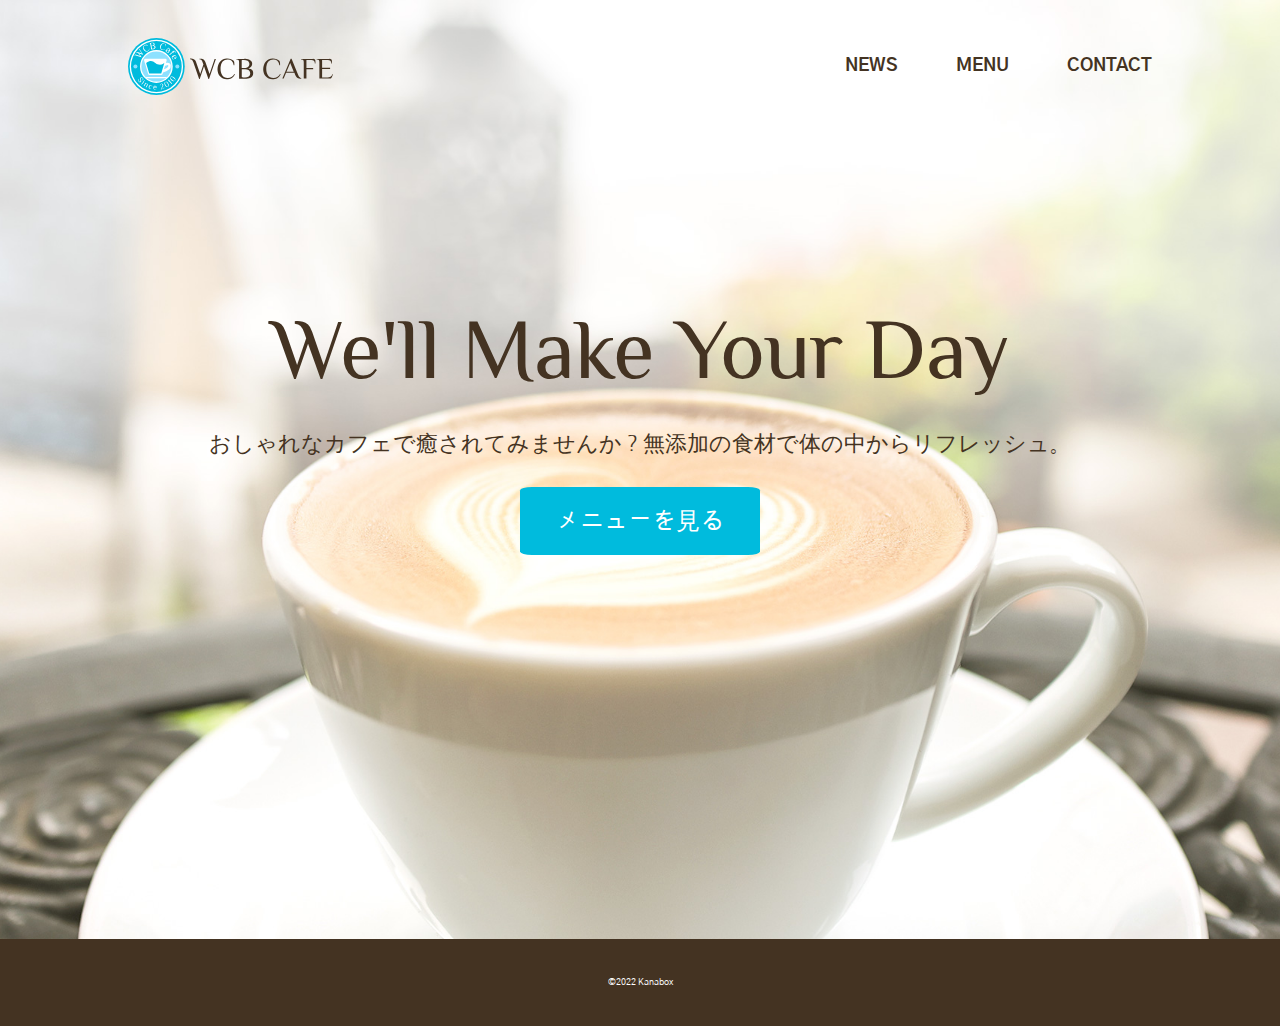
==== index.html @ 8a721869 "Add files via upload" ====
<!DOCTYPE html>
<html lang="ja">
<head>
    <meta charset="UTF-8">
    <meta http-equiv="X-UA-Compatible" content="IE=edge">
    <meta name="viewport" content="width=device-width, initial-scale=1.0">
    <link rel="preconnect" href="https://fonts.googleapis.com">
    <link rel="preconnect" href="https://fonts.gstatic.com" crossorigin>
    <link href="https://fonts.googleapis.com/css2?family=Gothic+A1:wght@100;200;300;400&family=Nanum+Gothic:wght@400;700;800&family=Philosopher:ital,wght@0,400;0,700;1,400;1,700&display=swap" rel="stylesheet">
    <link rel="stylesheet" href="style.css">
    <link rel="icon" href="img/favicon.png">
    <title>WCB Cafe</title>
</head>
<body>
    <header>
        <h1><a href="#top"><img src="img/logo.svg" alt="logo"></a></h1>
        <nav>
            <ul>
                <li><a href="#news">NEWS</a></li>
                <li><a href="#menu">MENU</a></li>
                <li><a href="#contact">CONTACT</a></li>
            </ul>
        </nav>
    </header>
    <main>
        <h2>We'll Make Your Day</h2>
        <p>おしゃれなカフェで癒されてみませんか？無添加の食材で体の中からリフレッシュ。</p>
        <button onclick="location.href='#menu'" type="button">メニューを見る</button>
    </main>
    <footer>
        <p>&copy;2022 Kanabox</p>
    </footer>
</body>
---- style.css ----
@charset "UTF-8";

/*共通*/
* {
    margin: 0;
    padding: 0;
    /* border: 1px solid black; */
    font-size: 75.5%;
    text-align: center;
}

body {
    font-family: 'Gothic A1', sans-serif;
    color: #443322;
    background: url(img/main-bg02.jpg) top center / cover no-repeat; 
}

img {
    width: 100%;
}

li {
    list-style: none;
}

a {
    text-decoration: none;
    color: #443322;
}

header {
    padding: 3% 15% 20%;
}

h1 {
    width: 70%;
    margin: 0 auto;
    margin-bottom: 10%;
    line-height: 0;
}

h1 img {
    width: 100%;
}

h1 a {
    display: block;
}

header ul {
    display: flex;
    justify-content: space-between;
}

header ul a {
    font-size: 1rem;
    font-weight: bold;
}

main {
    margin-bottom: 30%;
    
}

main h2 {
    padding: 0 10%;
    font-family: 'Philosopher', sans-serif;
    font-size: 2.5rem;
    font-weight: lighter;
    line-height: 1.5;
    margin-bottom: 5%;
   
}

main p {
    font-family: 'Nanum Gothic', sans-serif;
    font-weight: 300;
    font-size: 1.3rem;
    margin-bottom: 7%;
    line-height: 1.5;
    padding: 0 5%;
}

button {
    font-family: 'Gothic A1', sans-serif;
    color: white;
    background-color: #00bbdd;
    font-size: 1.3rem;
    padding: 3% 8%;
    border: none;
    border-radius: 5%;
    cursor: pointer;
}

/*共通*/

footer {
    background-color: #443322;
    color: white;
    font-size: 0.3rem;
    padding: 3%;
    
}

/*PC*/
@media screen and (min-width: 1025px) {
    body {
        background: url(img/main-bg.jpg) top center / cover no-repeat;
    }
   
    header {
        padding: 3% 10% 15%;
        display: flex;
        justify-content: space-between;
        align-items: center;
    }
    
    h1 {
        width: 20%;
        margin: 0;
    }
    
    header nav {
        width: 30%;
    }
    
    header ul a {
        font-size: 1.5rem;
    }
    
    main {
        padding: 0 15%;
    }
    
    main h2 {
        padding: 0;
        font-size: 7rem;
        margin-bottom: 1.5%;
    }
    
    main p {
        font-family: 'Nanum Gothic', sans-serif;
        font-size: 1.8rem;
        padding: 0;
        margin-bottom: 3%;
    }
    
    button {
        font-size: 2rem;
        padding: 2% 4%;
    }
    
    /*共通*/
    
    footer {
        font-size: 1rem; 
    }
}
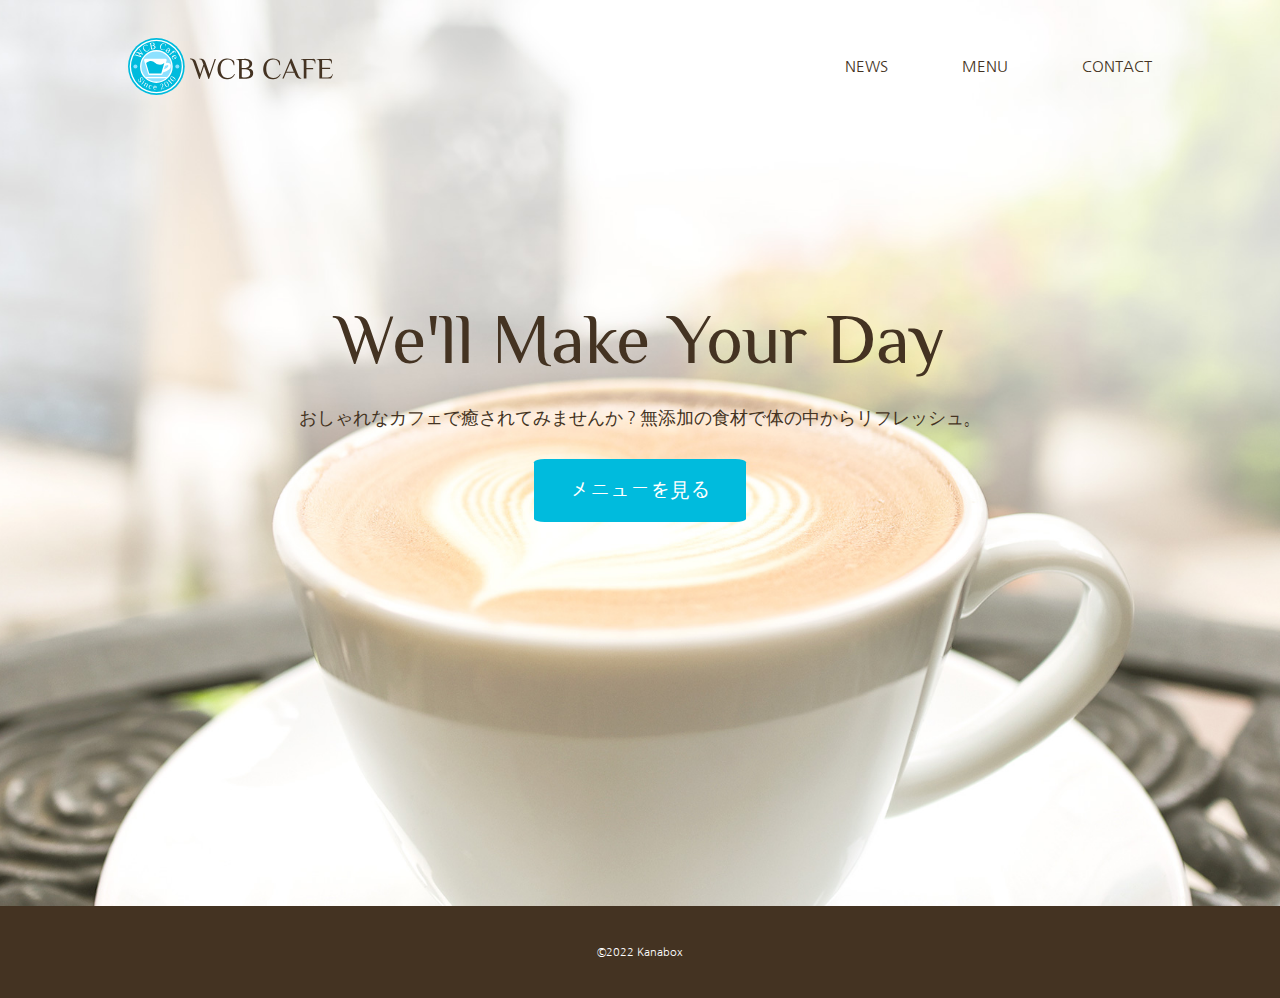
==== commit ebfb34f9: "Add files via upload" ====
--- a/index.html
+++ b/index.html
@@ -12,22 +12,25 @@
     <title>WCB Cafe</title>
 </head>
 <body>
-    <header>
-        <h1><a href="#top"><img src="img/logo.svg" alt="logo"></a></h1>
-        <nav>
-            <ul>
-                <li><a href="#news">NEWS</a></li>
-                <li><a href="#menu">MENU</a></li>
-                <li><a href="#contact">CONTACT</a></li>
-            </ul>
-        </nav>
-    </header>
-    <main>
-        <h2>We'll Make Your Day</h2>
-        <p>おしゃれなカフェで癒されてみませんか？無添加の食材で体の中からリフレッシュ。</p>
-        <button onclick="location.href='#menu'" type="button">メニューを見る</button>
-    </main>
-    <footer>
-        <p>&copy;2022 Kanabox</p>
-    </footer>
+    <div id="home" class="wrapper">
+        <header>
+            
+            <h1><a href="index.html"><img src="img/logo.svg" alt="logo"></a></h1>
+            <nav>
+                <ul>
+                    <li><a href="news.html">NEWS</a></li>
+                    <li><a href="menu.html">MENU</a></li>
+                    <li><a href="contact.html">CONTACT</a></li>
+                </ul>
+            </nav>
+        </header>
+        <main>
+            <h2>We'll Make Your Day</h2>
+            <p>おしゃれなカフェで癒されてみませんか？無添加の食材で体の中からリフレッシュ。</p>
+            <button onclick="location.href='menu.html'" type="button">メニューを見る</button>
+        </main>
+        <footer>
+            <p>&copy;2022 Kanabox</p>
+        </footer>
+    </div>    
 </body>--- a/style.css
+++ b/style.css
@@ -5,14 +5,15 @@
     margin: 0;
     padding: 0;
     /* border: 1px solid black; */
-    font-size: 75.5%;
+    font-size: 62.5%;
     text-align: center;
 }
 
 body {
-    font-family: 'Gothic A1', sans-serif;
+    font-family: 'Nanum Gothic', sans-serif;
+    font-weight: 300;
     color: #443322;
-    background: url(img/main-bg02.jpg) top center / cover no-repeat; 
+    
 }
 
 img {
@@ -27,6 +28,7 @@
     text-decoration: none;
     color: #443322;
 }
+
 
 header {
     padding: 3% 15% 20%;
@@ -53,26 +55,43 @@
 }
 
 header ul a {
-    font-size: 1rem;
-    font-weight: bold;
-}
-
-main {
-    margin-bottom: 30%;
-    
-}
-
-main h2 {
+    font-size: 1.7rem;
+}
+
+footer {
+    background-color: #443322;
+    color: white;
+    font-size: 0.3rem;
+    padding: 3%;
+    
+}
+
+/* #home */
+
+#home {
+    background: url(img/main-bg02.jpg) top center / cover no-repeat; 
+}
+
+#home main {
+    padding-bottom: 30%;
+}
+
+#home .wrapper {
+    height: 100vh;
+    
+}
+
+#home main h2 {
     padding: 0 10%;
     font-family: 'Philosopher', sans-serif;
-    font-size: 2.5rem;
+    font-size: 4rem;
     font-weight: lighter;
     line-height: 1.5;
     margin-bottom: 5%;
    
 }
 
-main p {
+#home main p {
     font-family: 'Nanum Gothic', sans-serif;
     font-weight: 300;
     font-size: 1.3rem;
@@ -81,7 +100,7 @@
     padding: 0 5%;
 }
 
-button {
+#home button {
     font-family: 'Gothic A1', sans-serif;
     color: white;
     background-color: #00bbdd;
@@ -92,67 +111,589 @@
     cursor: pointer;
 }
 
-/*共通*/
-
-footer {
-    background-color: #443322;
+
+/* #news #menu #contact 共通部分*/
+
+#news nav,
+#menu nav,
+#contact nav {
+    margin-bottom: 10%;
+}
+
+#news h2,
+#menu h2,
+#contact h2 {
+    font-family: 'Philosopher', sans-serif;
+    font-size: 3rem;
+    font-weight: lighter;
+
+}
+
+#news main,
+#menu main,
+#contact header,
+#contact .wrap {
+    padding: 5% 3% 10%;
+    
+}
+
+/* #news */
+#news header {
+    background: url(img/news-bg.jpg) center center / cover no-repeat;
+}
+
+
+
+#news article,
+#news section {
+    margin-bottom: 8%;
+    text-align: left;
+}
+
+#news article p,
+#news section p {
+    text-align: left;
+}
+
+#news article .box01 {
+    display: flex;
+    justify-content: space-between;
+    margin-bottom: 5%;
+
+}
+
+#news article .box02 {
+    width: 80%;
+    padding-top: 2%;
+}
+
+#news article .box02 h3 {
+    text-align: left;
+    margin-bottom: 5%;
+}
+
+#news article .box02 .category-item {
+    display: flex;
+    
+}
+
+#news article .box02 .category-item .text01 {
+    margin-right: 3%;
+    position: relative;
+}
+
+#news article .box02 .category-item .text01::after {
+    content: ':';
+    display: inline-block;
+    position: absolute;
+    left: 105%;
+}
+
+#news article .date{
+    width: 15vw;
+    height: 15vw;
+    
+    background-color: #00bbdd;
     color: white;
-    font-size: 0.3rem;
-    padding: 3%;
-    
+    border-radius: 50%;
+    display: flex;
+    flex-direction: column;
+    justify-content: center;
+    position: relative;
+}
+
+#news article .date .text01 {
+    font-size: 1rem;
+    position: relative;
+    padding-bottom: 5%;
+    text-align: center;
+    
+}
+
+#news article .date .text02 {
+    font-size: 0.8rem;
+    padding-top: 5%;
+    text-align: center;
+}
+#news article .date::after {
+    content: '';
+    display: block;
+    border-bottom: 0.5px solid white;
+    width: 60%;
+    position: absolute;
+    bottom: 50%;
+    left: 50%;
+    transform: translateX(-50%);
+}
+
+#news article h3 {
+    font-family: 'Noto Serif JP', serif;
+    font-size: 1rem;
+    font-weight: lighter;
+}
+
+#news article .top-wrapper,
+#news article img,
+#news article .paragraph01,
+#news article .paragraph02 {
+    margin-bottom: 5%;
+}
+
+#news section h3,
+#news section li {
+    text-align: left;
+}
+
+#news section li a:hover {
+    color: #00bbdd;
+}
+
+#news section h3 {
+    font-size: 1.3rem;
+    padding-bottom: 1.3%;
+    border-bottom: #00bbdd solid 1px;
+    font-weight: 200;
+    margin-bottom: 1.5%;
+}
+
+#news section li a,
+#news section p {
+    padding: 0 1.5%;
+}
+
+#news section li {
+    padding: 1.3% 0;
+    border-bottom: #d0d0d0 solid 0.5px;
+}
+
+/* #menu */
+#menu h2 {
+    margin-bottom: 7%;
+}
+
+#menu header {
+    background: url(img/menu-bg.jpg) center center / cover no-repeat;
+}
+
+#menu p {
+    font-size: 1rem;
+}
+
+#menu main li {
+    margin-bottom: 7%;
+
+}
+
+#menu main li p {
+    text-align: left;
+}
+
+/* #contact */
+
+#contact {
+    /* background: url(img/contact-bg.jpg) left bottom /  no-repeat; */
+    background-image: url(img/contact-bg.jpg);
+    background-position: center center;
+    min-width: 100vw;
+    min-height: 100vh;
+
+}
+
+#contact header {
+    padding: 3% 15% 0;
+}
+
+#contact h2 {
+    margin-bottom: 5%;
+}
+
+#contact main * {
+    text-align: left;
+
+}
+
+#contact main {
+    padding-bottom: 0;
+}
+
+#contact main p,
+#contact main dt,
+#contact main dd,
+#contact h3 {
+    font-size: 1.6rem;
+}
+
+#contact .big-wrapper {
+    padding-bottom: 0;
+}
+
+#contact form {
+    display: flex;
+    flex-direction: column;
+}
+
+#contact form dt {
+    margin-bottom: 2%;
+}
+
+#contact form dd {
+    margin-bottom: 5%;
+}
+
+#contact form input,
+#contact form textarea {
+    background-color: rgba(255, 255, 255, 0.3);
+    border: white solid 1px;
+    border-radius: 3%;
+    width: 100%;
+}
+
+#contact form input {
+    height: 3rem;
+}
+
+#contact form button {
+    text-align: center;
+    width: 30%;
+    font-family: 'Gothic A1', sans-serif;
+    color: white;
+    background-color: #00bbdd;
+    font-size: 1.3rem;
+    padding: 3% 8%;
+    border: none;
+    border-radius: 5%;
+    cursor: pointer;
+    
+}
+
+#contact .location {
+    margin-bottom: 0;
+}
+
+#contact .sns-wrapper {
+    padding-bottom: 3%;
+    background-color: #FAF7F0;;
+}
+
+#contact h3 {
+    font-size: 2rem;
+    font-weight: lighter;
+    padding-bottom: 2%;
+    border-bottom: #00bbdd solid 2px;
+    margin-bottom: 4%;
+}
+
+#contact .location dl {
+    margin-bottom: 4%;
+}
+
+#contact .item {
+    display: flex;
+
+}
+
+#contact .location dt,
+#contact .location dd {
+    margin-bottom: 2%;
+}
+
+#contact .location dt {
+    margin-right: 1.5rem;
+    position: relative;
+}
+
+#contact .location dt::after {
+    content: ":";
+    display: inline-block;
+    position: absolute;
+    margin: 0 0.5rem;
+
+}
+
+#contact section {
+    margin-bottom: 10%;
+}
+
+#contact .location {
+    background-color: white;
 }
 
 /*PC*/
 @media screen and (min-width: 1025px) {
-    body {
-        background: url(img/main-bg.jpg) top center / cover no-repeat;
-    }
-   
+    /*共通*/
+
     header {
         padding: 3% 10% 15%;
+        
+        
+    }
+
+    header .wrapper{
+        display: flex;
+        justify-content: space-between;
+        align-items: center
+    }
+
+    h1 {
+        line-height: 0;
+        width: 20%;
+        margin: 0;
+    }
+    
+    header nav {
+        width: 30%;
+    }
+    
+    header ul a {
+        font-size: 1.5rem;
+    }
+
+    footer {
+        font-size: 1.8rem; 
+    }
+
+    /* #home */
+    #home {
+        background: url(img/main-bg.jpg) center / cover no-repeat;
+        min-height: 100vh;
+    }
+   
+    #home header {
         display: flex;
         justify-content: space-between;
         align-items: center;
     }
-    
-    h1 {
-        width: 20%;
-        margin: 0;
-    }
-    
-    header nav {
-        width: 30%;
-    }
-    
-    header ul a {
-        font-size: 1.5rem;
-    }
-    
-    main {
+
+    
+    #home main {
         padding: 0 15%;
-    }
-    
-    main h2 {
+        margin-bottom: 30%;
+    }
+    
+    #home main h2 {
         padding: 0;
         font-size: 7rem;
         margin-bottom: 1.5%;
     }
     
-    main p {
+    #home main p {
         font-family: 'Nanum Gothic', sans-serif;
         font-size: 1.8rem;
         padding: 0;
         margin-bottom: 3%;
     }
     
-    button {
+    #home button {
         font-size: 2rem;
         padding: 2% 4%;
     }
     
-    /*共通*/
-    
-    footer {
-        font-size: 1rem; 
-    }
+    /* #news #menu #contact 共通部分*/
+ 
+    #news header,
+    #menu header,
+    #contact header {
+            padding: 3% 10% 5%;
+            
+        }
+
+    #news main,
+    #menu main {
+        padding: 5% 10%;
+    }
+
+    #news header .wrapper,
+    #menu header .wrapper {
+        margin-bottom: 5%;
+    }
+
+    #news nav,
+    #menu nav,
+    #contact nav {
+        margin-bottom: 0;
+    }
+
+    #news h2,
+    #menu h2,
+    #contact h2 {
+        font-size: 10rem;
+    }
+
+    /* news */
+
+    #news main {
+        display: flex;
+        justify-content: space-between;
+    }
+
+    #news article {
+        width: 73%;
+    }
+
+    #news article .box02 .category-item a {
+        font-size: 1.5rem;
+    }
+
+
+    #news aside {
+        width: 25%;
+    }
+
+    #news section {
+        margin-bottom: 20%;
+    }
+
+    #news article .box02 .category-item .text01::after {
+        content: ':';
+        display: inline-block;
+        position: absolute;
+        left: 105%;/*変更？*/
+    }
+
+    #news article .date{
+        width: 10vw;
+        height: 10vw;
+    }
+
+    #news article .date .text01 {
+        font-size: 3rem;
+    }
+
+    #news article .date .text02 {
+        font-size: 2rem;
+    }
+    #news article .date::after {
+        bottom: 45%;
+    }
+
+    #news article h3 {
+        font-size: 2.5rem;
+    }
+
+    #news section h3 {
+        font-size: 2.5rem;
+        padding-bottom: 3%;
+        border-bottom: #00bbdd solid 2px;
+        margin-bottom: 3%;
+    }
+
+    #news section li a,
+    #news section p {
+        padding: 0 3%;
+        font-size: 1.5rem;
+    }
+
+
+    #news section li {
+        padding: 3% 0;
+        border-bottom: #d0d0d0 solid 1px;
+    }
+
+    #news article p {
+        font-size: 1.5rem;
+    }
+
+    /* menu */ 
+    #menu header {
+        background: url(img/menu-bg.jpg) top center / cover no-repeat;
+    }
+
+    #menu header p {
+        padding: 0 25% 10%;
+        font-size: 2rem;
+        text-align: left;
+    }
+
+    #menu main ul {
+        display: flex;
+        flex-wrap: wrap;
+        justify-content: space-between;
+    }
+
+    #menu main li {
+        width: 30%;
+
+    }
+
+    #menu main li p {
+        font-size: 1.5rem;    
+    }
+
+    #menu main {
+        padding-bottom: 0;
+    }
+
+    /* contact */
+
+    #contact {
+        background-position: left 0 top 0;
+    }
+
+    #contact main {
+        padding: 0;
+    }
+
+    #contact .wrap {
+        padding: 5% 10%;
+    }
+
+    #contact .form-wrap {
+        padding-top: 0;
+    }
+
+    #contact form button {
+        width: 15%;
+        padding: 2% 0%;
+        
+        
+    }
+
+    #contact .location {
+        padding: 5% 10%;
+        display: flex;
+        justify-content: space-between;
+
+    }
+
+    #contact .location .left {
+        width: 30%;
+    }
+
+    #contact .location aside {
+        width: 65%;
+    }
+
+    #contact section  {
+        padding: 5% 0;
+    }
+
+    #contact h3 {
+        font-size: 2.5rem;
+    }
+
+    #contact form dd {
+        width: 30%;
+    }
+
+    #contact form dd:last-of-type {
+        width: 50%;
+    }
+
+    #contact .sns-wrapper {
+        padding-top: 5%;
+        padding-bottom: 5%;
+    }
+
+    #contact .sns-inner {
+        display: flex;
+        justify-content: space-between;
+    }
+
+    #contact .sns-inner section {
+        width: 30%;
+        margin-bottom: 0;
+        padding: 0;
+    }
+
+
 }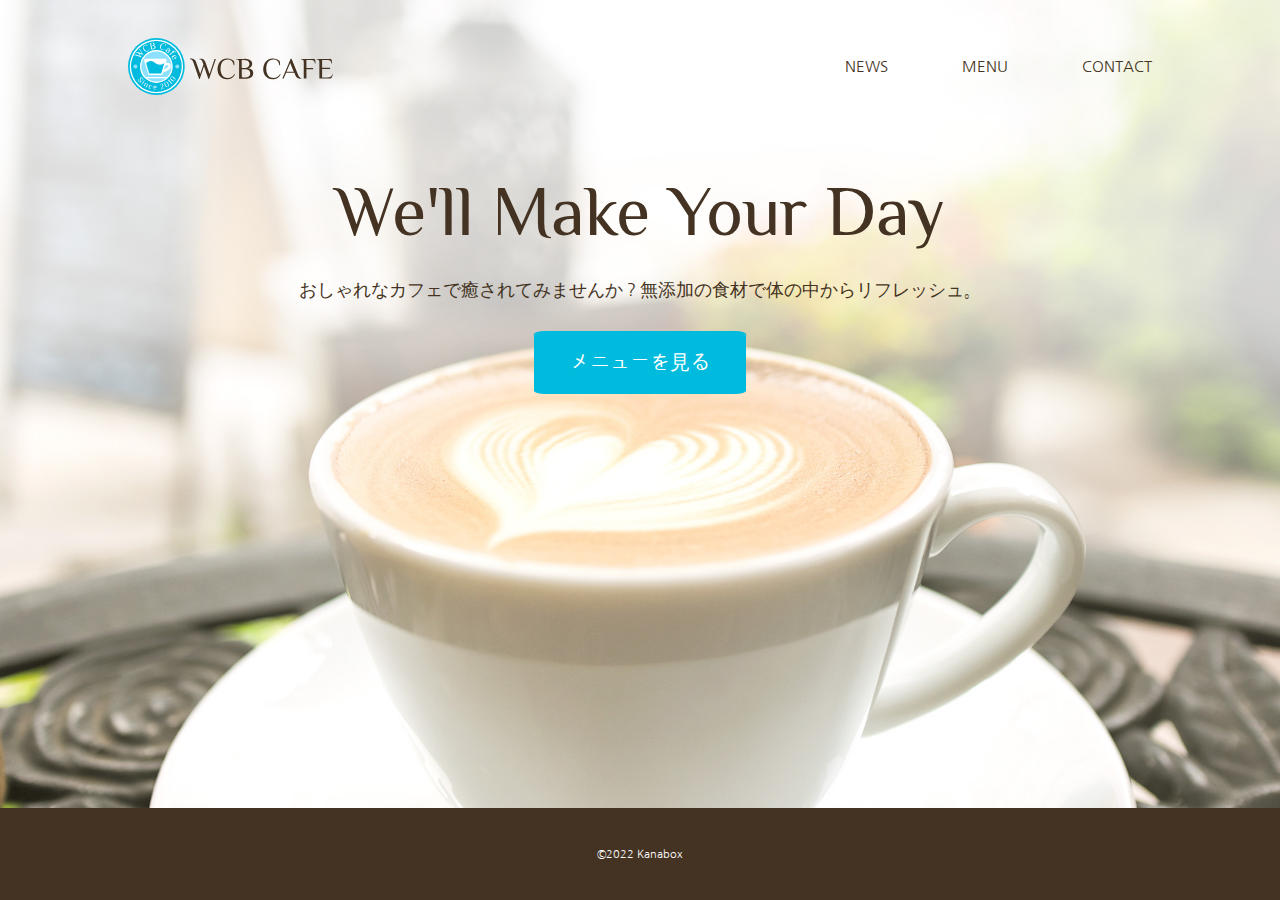
==== commit 30580433: "Add files via upload" ====
--- a/index.html
+++ b/index.html
@@ -13,22 +13,24 @@
 </head>
 <body>
     <div id="home" class="wrapper">
-        <header>
-            
-            <h1><a href="index.html"><img src="img/logo.svg" alt="logo"></a></h1>
-            <nav>
-                <ul>
-                    <li><a href="news.html">NEWS</a></li>
-                    <li><a href="menu.html">MENU</a></li>
-                    <li><a href="contact.html">CONTACT</a></li>
-                </ul>
-            </nav>
-        </header>
-        <main>
-            <h2>We'll Make Your Day</h2>
-            <p>おしゃれなカフェで癒されてみませんか？無添加の食材で体の中からリフレッシュ。</p>
-            <button onclick="location.href='menu.html'" type="button">メニューを見る</button>
-        </main>
+        
+            <header>
+                
+                <h1><a href="index.html"><img src="img/logo.svg" alt="logo"></a></h1>
+                <nav>
+                    <ul>
+                        <li><a href="news.html">NEWS</a></li>
+                        <li><a href="menu.html">MENU</a></li>
+                        <li><a href="contact.html">CONTACT</a></li>
+                    </ul>
+                </nav>
+            </header>
+            <main>
+                <h2>We'll Make Your Day</h2>
+                <p>おしゃれなカフェで癒されてみませんか？無添加の食材で体の中からリフレッシュ。</p>
+                <button onclick="location.href='menu.html'" type="button">メニューを見る</button>
+            </main>
+  
         <footer>
             <p>&copy;2022 Kanabox</p>
         </footer>
--- a/style.css
+++ b/style.css
@@ -70,15 +70,13 @@
 
 #home {
     background: url(img/main-bg02.jpg) top center / cover no-repeat; 
-}
-
-#home main {
-    padding-bottom: 30%;
-}
-
-#home .wrapper {
-    height: 100vh;
-    
+    min-height: 100vh;
+    display: flex;
+    flex-direction: column;
+}
+
+#home footer {
+    margin-top: auto;
 }
 
 #home main h2 {
@@ -112,6 +110,8 @@
 }
 
 
+
+
 /* #news #menu #contact 共通部分*/
 
 #news nav,
@@ -293,7 +293,7 @@
 #contact {
     /* background: url(img/contact-bg.jpg) left bottom /  no-repeat; */
     background-image: url(img/contact-bg.jpg);
-    background-position: center center;
+    background-position: center -20%;
     min-width: 100vw;
     min-height: 100vh;
 
@@ -389,7 +389,7 @@
 
 #contact .item {
     display: flex;
-
+    align-items: center;
 }
 
 #contact .location dt,
@@ -462,12 +462,12 @@
         display: flex;
         justify-content: space-between;
         align-items: center;
+        padding-bottom: 5%;
     }
 
     
     #home main {
         padding: 0 15%;
-        margin-bottom: 30%;
     }
     
     #home main h2 {
